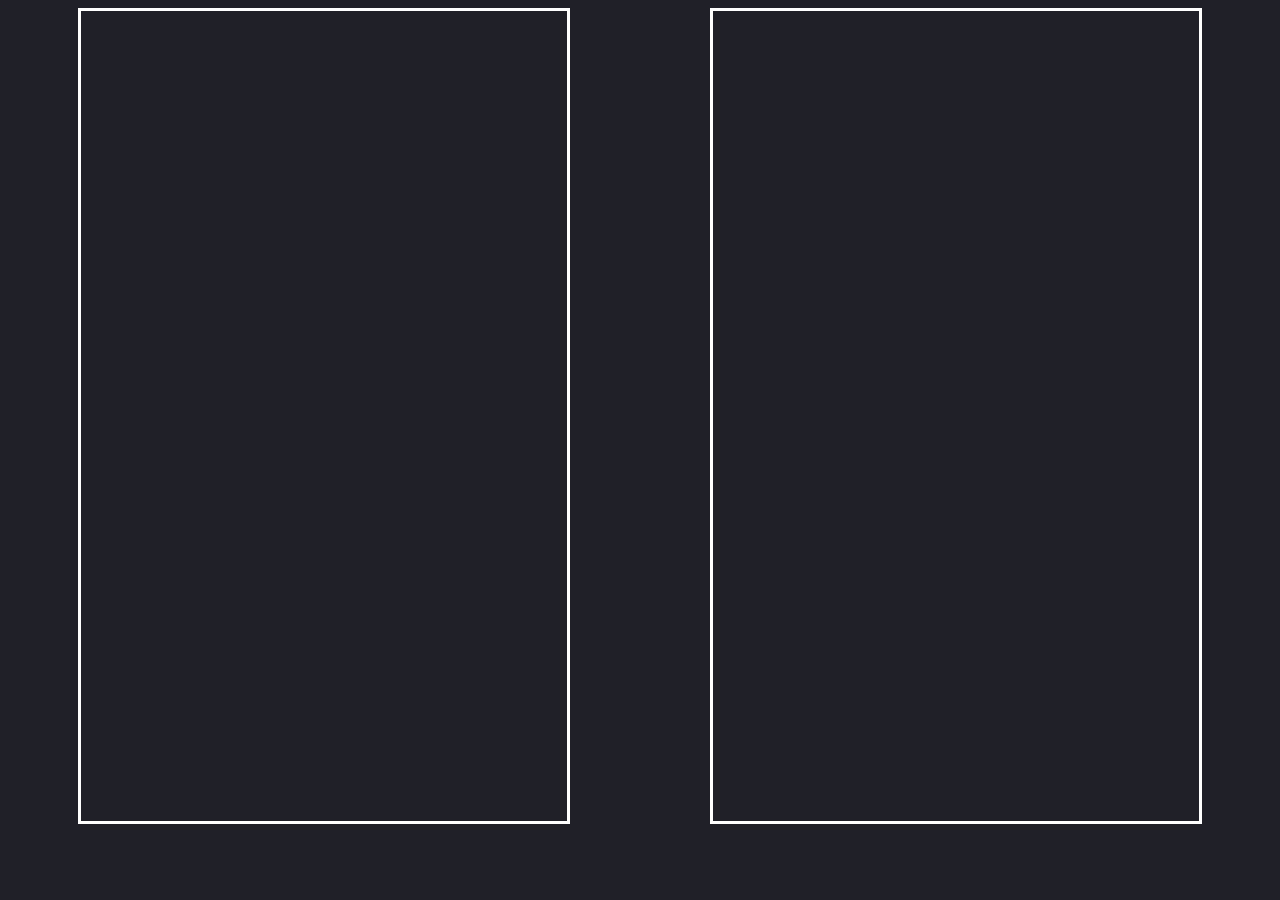
==== index.html @ f7abbe58 "Init commit tetris" ====
<!DOCTYPE html>
<html>
  <head>
    <meta charset="utf-8" />
    <link rel="stylesheet" href="style.css" />
    <title>Tetris 1v1</title>
    <style>
      body {
        background: #202028;
        display: flex;
        color: #fff;
        font-family: sans-serif;
        font-size: 2em;
        text-align: center;
      }

      .player {
        flex: 1 1 auto;
      }

      canvas {
        border: solid 0.1em #fff;
        height: 90vh;
      }
    </style>
  </head>
  <body>
    <div class="player">
      <div class="score"></div>
      <canvas class="tetris" width="240" height="400"></canvas>
    </div>

    <div class="player">
      <div class="score"></div>
      <canvas class="tetris" width="240" height="400"></canvas>
    </div>

    <script src="arena.js" charset="utf-8"></script>
    <script src="player.js" charset="utf-8"></script>
    <script src="tetris.js" charset="utf-8"></script>
    <script src="main.js" charset="utf-8"></script>
  </body>
</html>
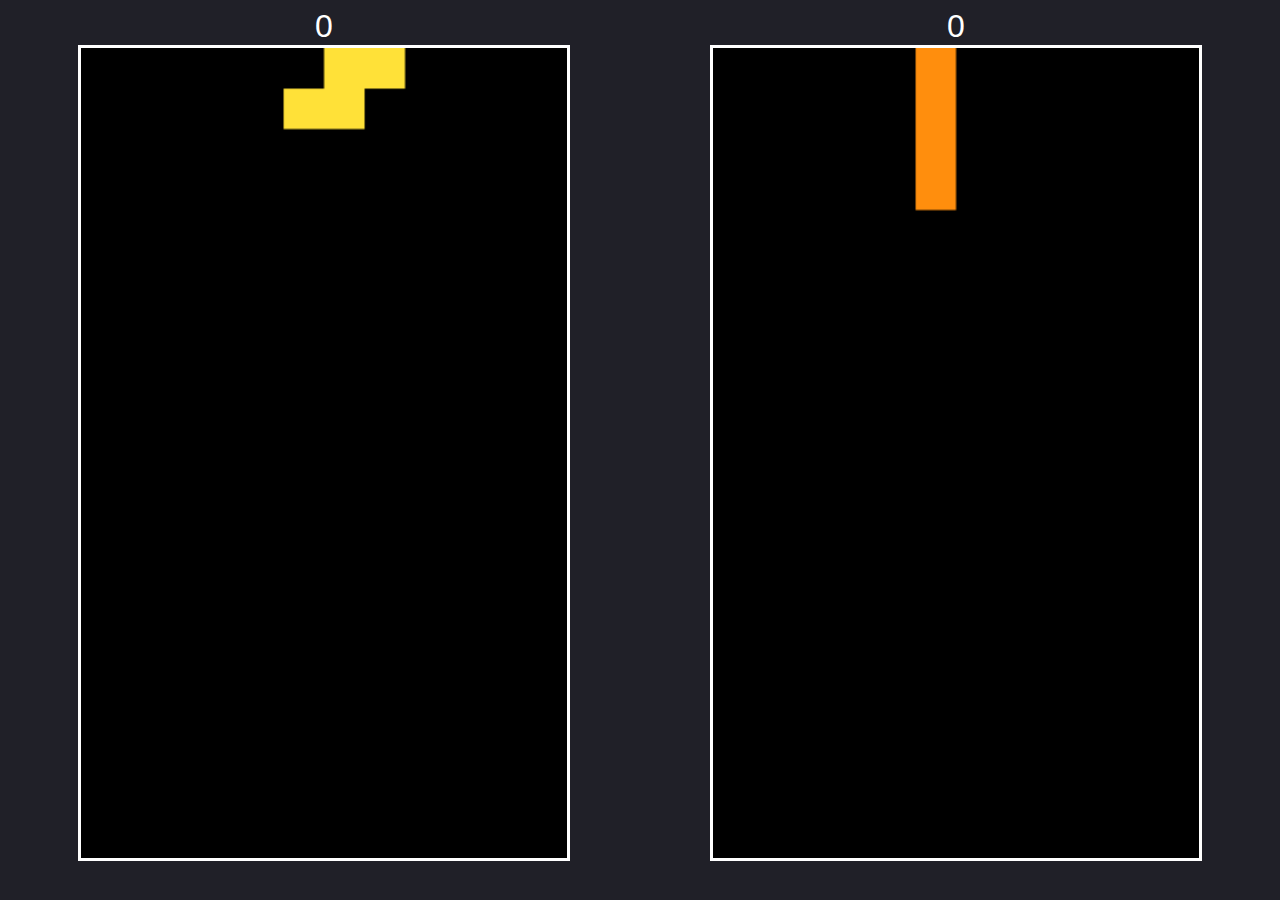
==== commit 9e904401: "Updating File Structure" ====
--- a/index.html
+++ b/index.html
@@ -2,7 +2,6 @@
 <html>
   <head>
     <meta charset="utf-8" />
-    <link rel="stylesheet" href="style.css" />
     <title>Tetris 1v1</title>
     <style>
       body {
@@ -35,9 +34,9 @@
       <canvas class="tetris" width="240" height="400"></canvas>
     </div>
 
-    <script src="arena.js" charset="utf-8"></script>
-    <script src="player.js" charset="utf-8"></script>
-    <script src="tetris.js" charset="utf-8"></script>
-    <script src="main.js" charset="utf-8"></script>
+    <script src="js\arena.js" charset="utf-8"></script>
+    <script src="js\player.js" charset="utf-8"></script>
+    <script src="js\tetris.js" charset="utf-8"></script>
+    <script src="js\main.js" charset="utf-8"></script>
   </body>
 </html>
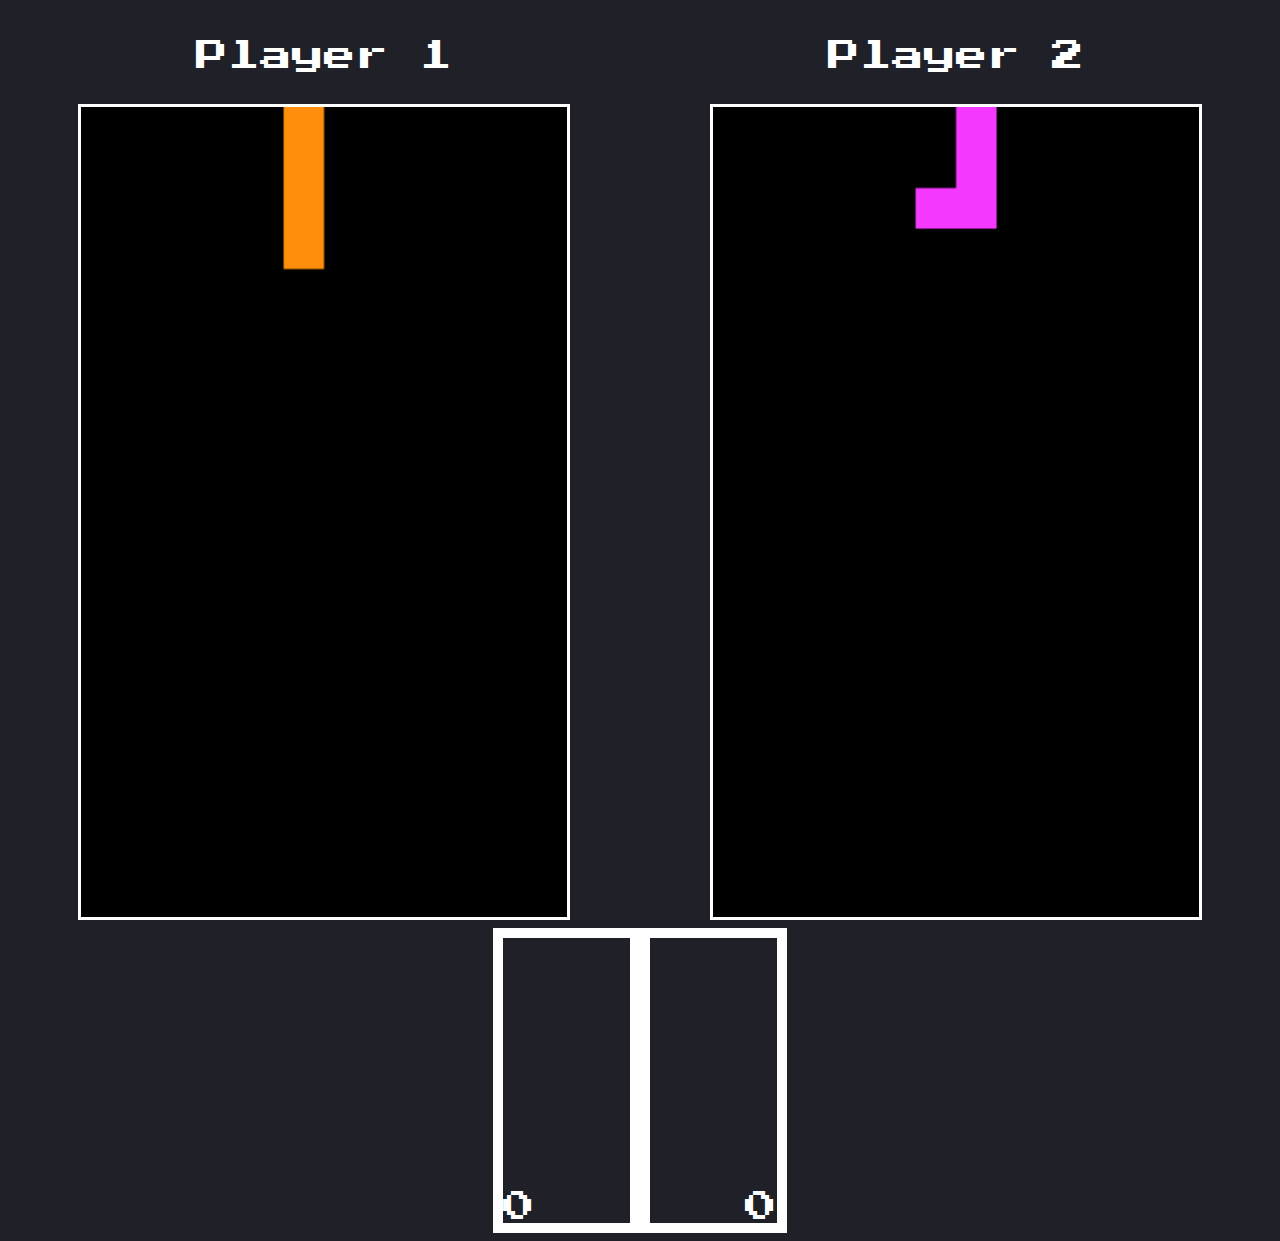
==== commit 38770251: "Edited index.htm; css" ====
--- a/index.html
+++ b/index.html
@@ -2,6 +2,7 @@
 <html>
   <head>
     <meta charset="utf-8" />
+    <link rel="stylesheet" href="css\style.css">
     <title>Tetris 1v1</title>
     <style>
       body {
@@ -21,17 +22,23 @@
         border: solid 0.1em #fff;
         height: 90vh;
       }
+
+      .score{
+        font-family: score-text;
+      }
     </style>
   </head>
   <body>
     <div class="player">
-      <div class="score"></div>
+      <p style = "font-family: score-text; padding:0%">Player 1</p>
       <canvas class="tetris" width="240" height="400"></canvas>
+      <div class="score" style ="float:right; padding-right: 15%; padding-top: 40%; border-width: 10px; border-color: white; border-style: solid;"></div>
     </div>
 
     <div class="player">
-      <div class="score"></div>
+      <p style ="font-family: score-text; padding:0%">Player 2</p>
       <canvas class="tetris" width="240" height="400"></canvas>
+      <div class="score" style="float: left; padding-left: 15%; padding-top: 40%; border-width: 10px; border-color: white; border-style: solid;"></div>
     </div>
 
     <script src="js\arena.js" charset="utf-8"></script>
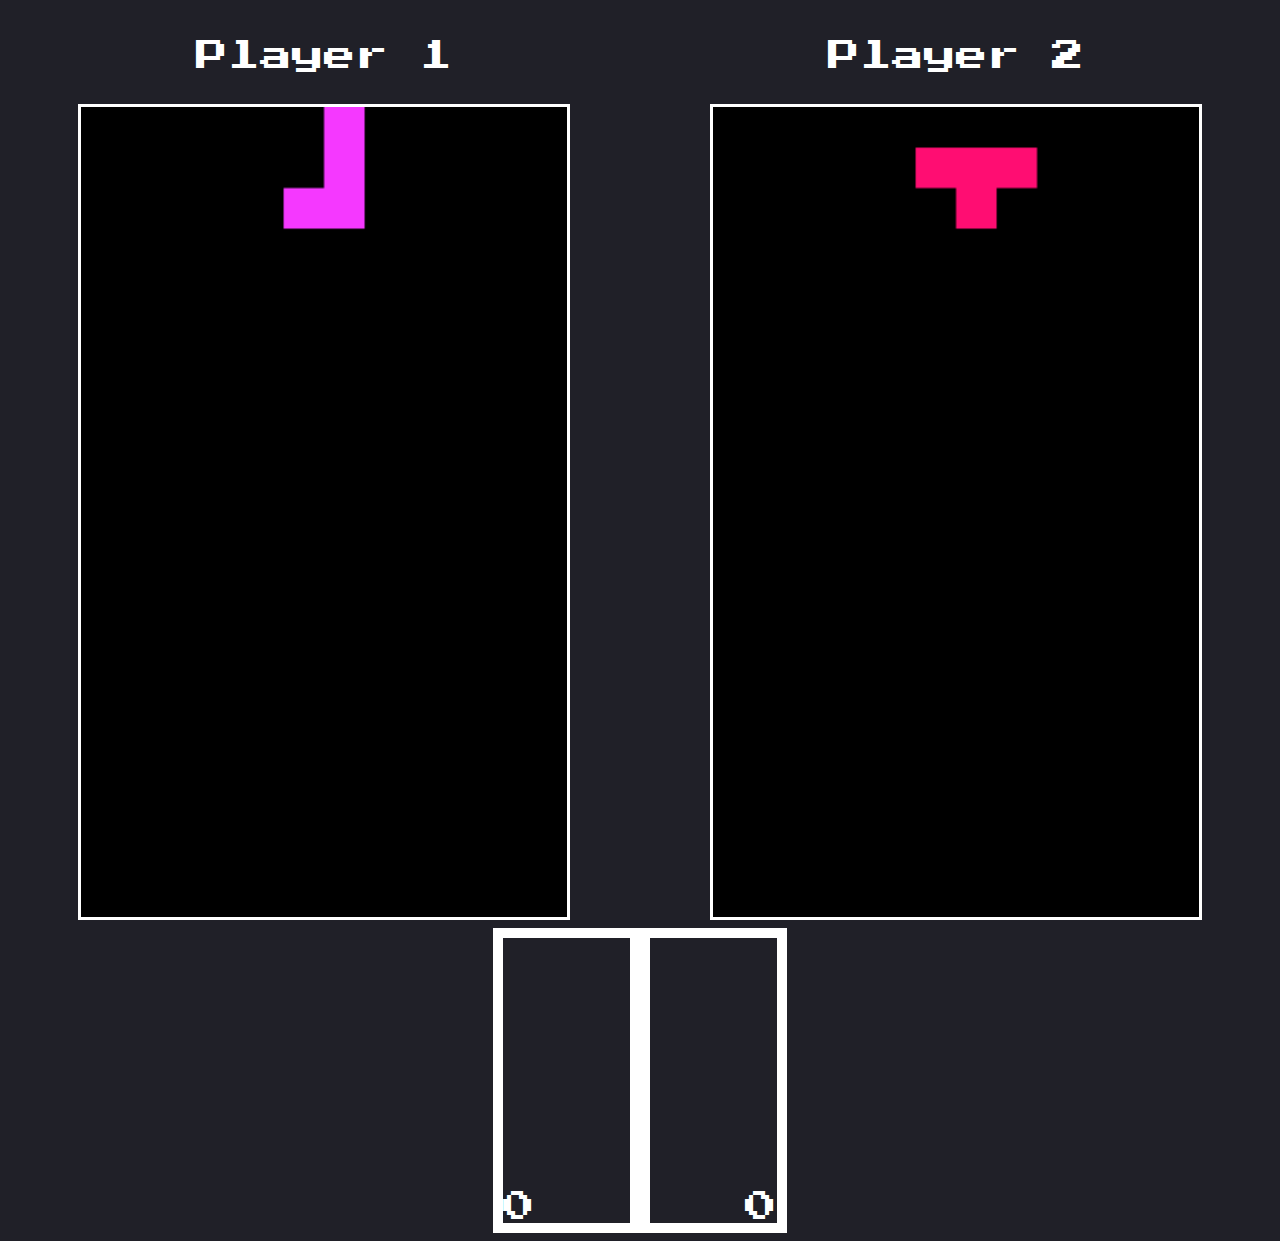
==== commit 717d0c8d: "xxd" ====
--- a/index.html
+++ b/index.html
@@ -36,9 +36,9 @@
     </div>
 
     <div class="player">
-      <p style ="font-family: score-text; padding:0%">Player 2</p>
+      <p style ="font-family: score-text; padding:0%;">Player 2</p>
       <canvas class="tetris" width="240" height="400"></canvas>
-      <div class="score" style="float: left; padding-left: 15%; padding-top: 40%; border-width: 10px; border-color: white; border-style: solid;"></div>
+      <div class="score" style="float: left; padding-left: 15%; padding-top:40%;  border-width: 10px; border-color: white; border-style: solid;"></div>
     </div>
 
     <script src="js\arena.js" charset="utf-8"></script>
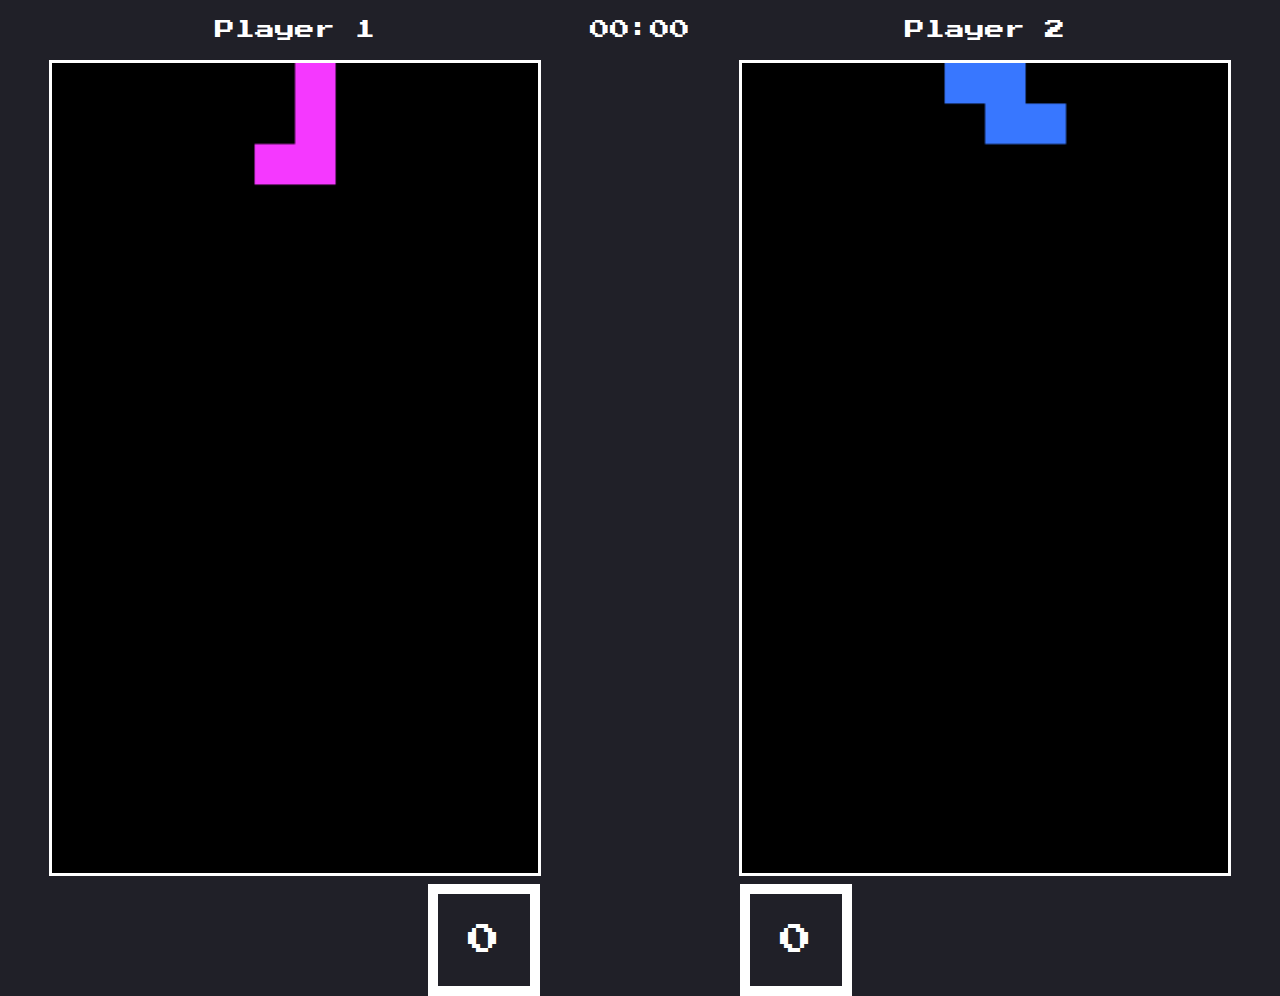
==== commit 1f67e318: "clock n dat" ====
--- a/index.html
+++ b/index.html
@@ -28,17 +28,46 @@
       }
     </style>
   </head>
-  <body>
+  <body style = "margin:0%; padding: 0%;">
     <div class="player">
-      <p style = "font-family: score-text; padding:0%">Player 1</p>
+      <p style = "font-family: score-text; padding:0%; font-size: 20px;">Player 1</p>
       <canvas class="tetris" width="240" height="400"></canvas>
-      <div class="score" style ="float:right; padding-right: 15%; padding-top: 40%; border-width: 10px; border-color: white; border-style: solid;"></div>
+      <div class="score" style ="float:right; border-width: 10px; border-color: white;margin-right:50px; border-style:solid; padding: 30px"></div>
     </div>
+    <label id="minutes">00</label>
+<label id="colon">:</label>
+<label id="seconds">00</label>
+    <script type="text/javascript">
+        var minutesLabel = document.getElementById("minutes");
+        var secondsLabel = document.getElementById("seconds");
+        var totalSeconds = 0;
+        setInterval(setTime, 1000);
 
-    <div class="player">
-      <p style ="font-family: score-text; padding:0%;">Player 2</p>
+        function setTime()
+        {
+            ++totalSeconds;
+            secondsLabel.innerHTML = pad(totalSeconds%60);
+            minutesLabel.innerHTML = pad(parseInt(totalSeconds/60));
+        }
+
+        function pad(val)
+        {
+            var valString = val + "";
+            if(valString.length < 2)
+            {
+                return "0" + valString;
+            }
+            else
+            {
+                return valString;
+            }
+        }
+    </script>
+
+  <div class="player">
+      <p style ="font-family: score-text; padding:0%; font-size: 20px">Player 2</p>
       <canvas class="tetris" width="240" height="400"></canvas>
-      <div class="score" style="float: left; padding-left: 15%; padding-top:40%;  border-width: 10px; border-color: white; border-style: solid;"></div>
+      <div class="score" style="float: left;border-width: 10px; border-color: white; margin-left:50px; border-style:solid; padding: 30px"></div>
     </div>
 
     <script src="js\arena.js" charset="utf-8"></script>
